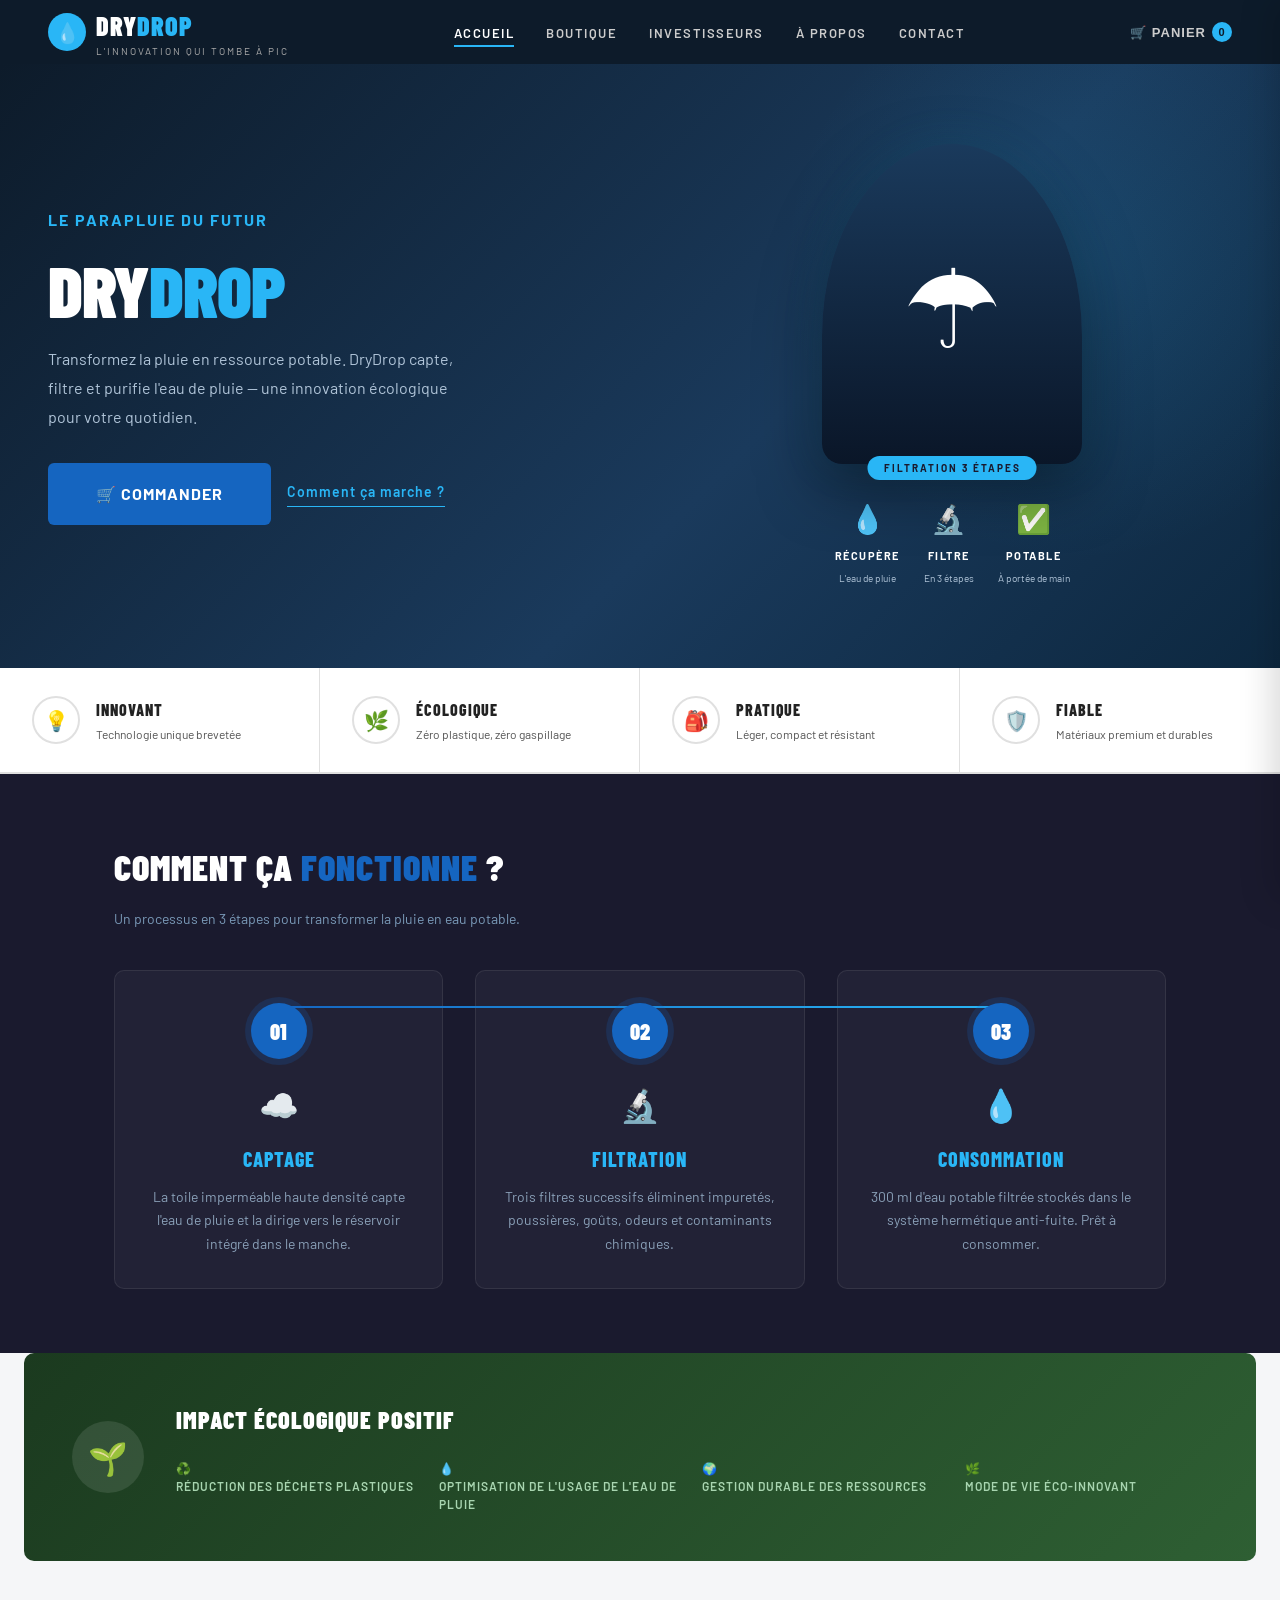
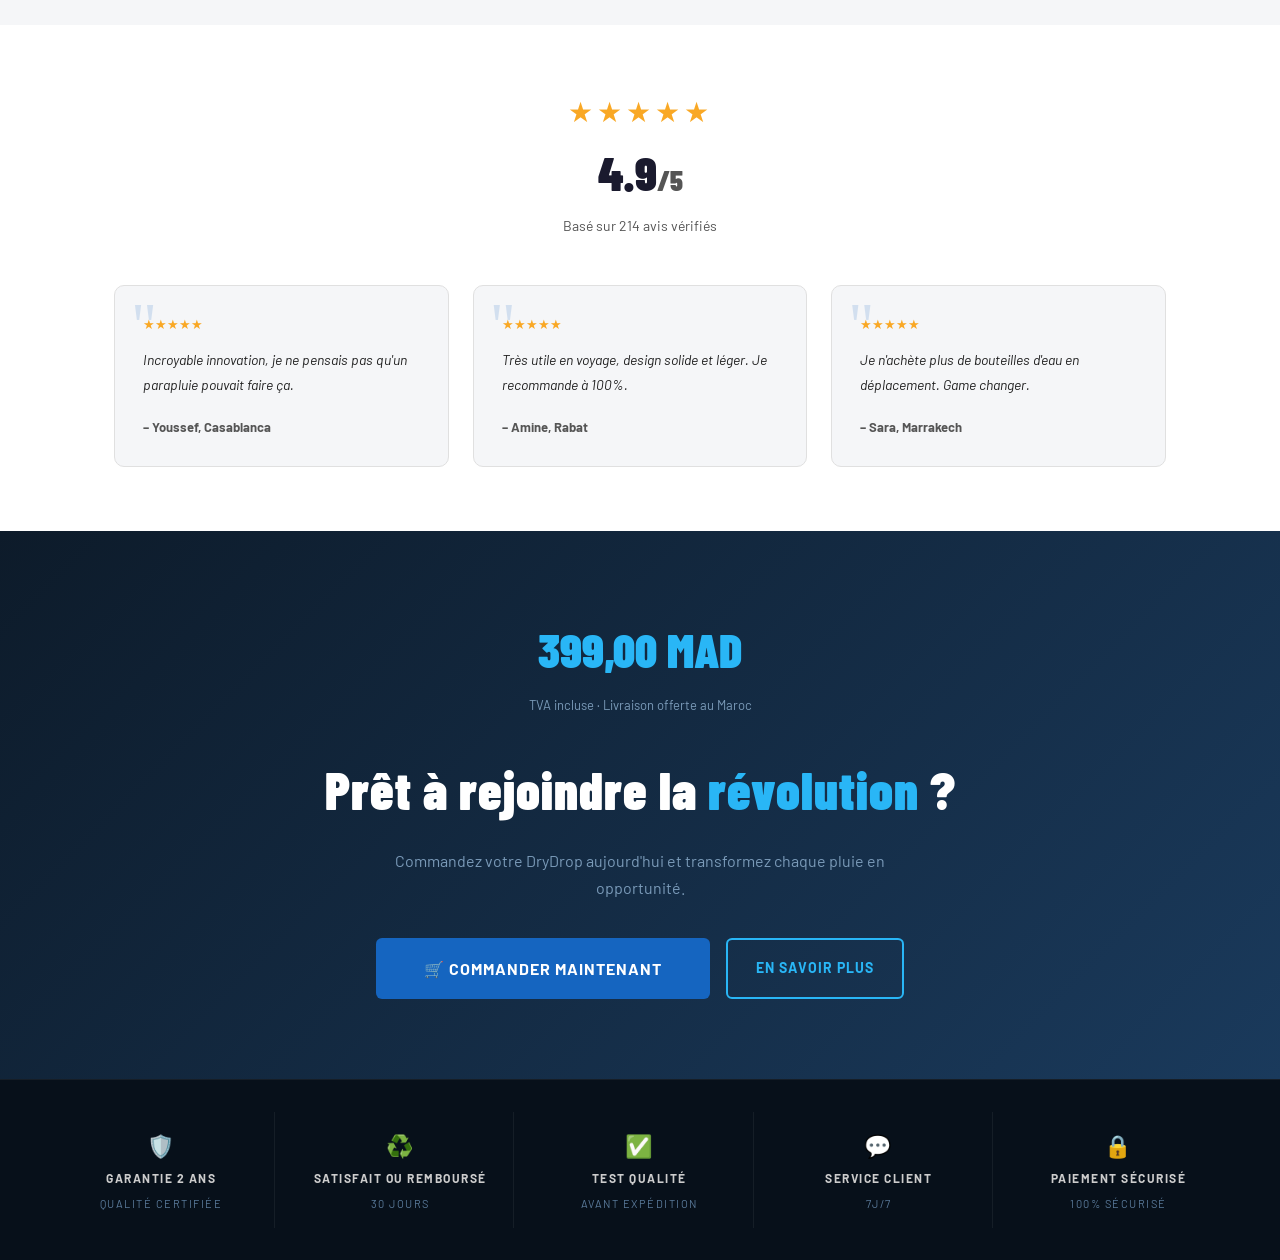
==== index.html @ ead41c9c "Add files via upload" ====
<!DOCTYPE html>
<html lang="fr">
<head>
<meta charset="UTF-8">
<meta name="viewport" content="width=device-width, initial-scale=1.0">
<title>DryDrop – Accueil</title>
<link href="https://fonts.googleapis.com/css2?family=Barlow+Condensed:wght@700;800;900&family=Barlow:wght@400;500;600;700&display=swap" rel="stylesheet">
<link rel="stylesheet" href="style.css">
<style>
  /* HERO */
  .hero { background: linear-gradient(135deg, #0d1b2a 0%, #1a3a5c 60%, #0d2840 100%); color: #fff; padding: 80px 48px; display: grid; grid-template-columns: 1fr 1fr; gap: 64px; align-items: center; min-height: 520px; position: relative; overflow: hidden; }
  .hero::before { content: ''; position: absolute; width: 600px; height: 600px; background: radial-gradient(circle, rgba(41,182,246,0.12) 0%, transparent 70%); top: -100px; right: -100px; border-radius: 50%; pointer-events: none; }
  .hero-text h1 { font-family: 'Barlow Condensed', sans-serif; font-size: 72px; font-weight: 900; line-height: 1; margin-bottom: 20px; letter-spacing: -1px; }
  .hero-text h1 span { color: var(--blue-accent); }
  .hero-text .tagline { font-size: 16px; font-weight: 700; letter-spacing: 2px; text-transform: uppercase; color: var(--blue-accent); margin-bottom: 20px; }
  .hero-text p { font-size: 16px; color: #b0c4d8; max-width: 420px; line-height: 1.8; margin-bottom: 32px; }
  .hero-cta { display: flex; gap: 16px; align-items: center; }
  .btn-secondary { color: var(--blue-accent); font-size: 14px; font-weight: 600; letter-spacing: 1px; text-decoration: none; border-bottom: 1px solid var(--blue-accent); padding-bottom: 2px; }
  .hero-visual { display: flex; flex-direction: column; align-items: center; gap: 32px; position: relative; z-index: 1; }
  .umbrella-wrap { width: 260px; height: 320px; background: linear-gradient(180deg, #1a3a5c 0%, #0a1628 100%); border-radius: 50% 50% 20px 20px / 60% 60% 20px 20px; display: flex; align-items: center; justify-content: center; box-shadow: 0 20px 60px rgba(0,0,0,0.5), 0 0 40px rgba(41,182,246,0.15); position: relative; }
  .umbrella-wrap .u-emoji { font-size: 110px; position: relative; z-index: 1; }
  .umbrella-label { position: absolute; bottom: -16px; left: 50%; transform: translateX(-50%); background: var(--blue-accent); color: var(--dark); font-size: 10px; font-weight: 700; letter-spacing: 2px; text-transform: uppercase; padding: 4px 16px; border-radius: 20px; white-space: nowrap; }
  .hero-badges { display: flex; gap: 24px; }
  .hero-badge { text-align: center; color: #b0c4d8; }
  .hero-badge .icon { font-size: 28px; display: block; margin-bottom: 6px; color: var(--blue-accent); }
  .hero-badge strong { display: block; font-size: 11px; text-transform: uppercase; letter-spacing: 1.5px; color: #fff; font-weight: 700; }
  .hero-badge span { font-size: 10px; }
  /* FEATURES STRIP */
  .features-strip { background: #fff; display: grid; grid-template-columns: repeat(4, 1fr); border-bottom: 2px solid var(--border); }
  .feature-item { display: flex; align-items: center; gap: 16px; padding: 28px 32px; border-right: 1px solid var(--border); }
  .feature-item:last-child { border-right: none; }
  .feature-icon { width: 48px; height: 48px; border: 2px solid var(--border); border-radius: 50%; display: flex; align-items: center; justify-content: center; font-size: 20px; flex-shrink: 0; }
  .feature-item h4 { font-family: 'Barlow Condensed', sans-serif; font-size: 16px; font-weight: 800; letter-spacing: 1px; text-transform: uppercase; margin-bottom: 2px; }
  .feature-item p { font-size: 12px; color: var(--text-muted); }
  /* HOW */
  .how-bg { background: var(--dark); color: #fff; }
  .how-bg .section-title { color: #fff; }
  .how-bg .section-sub { color: #7a9ab8; }
  .steps { display: grid; grid-template-columns: repeat(3,1fr); gap: 32px; position: relative; }
  .steps::before { content: ''; position: absolute; top: 36px; left: 15%; right: 15%; height: 2px; background: linear-gradient(90deg, var(--blue), var(--blue-accent)); }
  .step { background: rgba(255,255,255,0.04); border: 1px solid rgba(255,255,255,0.08); border-radius: var(--radius); padding: 32px 24px; text-align: center; }
  .step-num { width: 56px; height: 56px; background: var(--blue); color: #fff; border-radius: 50%; font-family: 'Barlow Condensed', sans-serif; font-size: 22px; font-weight: 900; display: flex; align-items: center; justify-content: center; margin: 0 auto 20px; position: relative; z-index: 1; box-shadow: 0 0 0 6px rgba(21,101,192,0.2); }
  .step-icon { font-size: 32px; margin-bottom: 12px; }
  .step h3 { font-family: 'Barlow Condensed', sans-serif; font-size: 20px; font-weight: 800; letter-spacing: 1px; text-transform: uppercase; margin-bottom: 10px; color: var(--blue-accent); }
  .step p { font-size: 14px; color: #8aa0b8; line-height: 1.7; }
  /* ECO */
  .eco-banner { background: linear-gradient(135deg, #1b3a1f, #2e5f33); color: #fff; padding: 48px; display: flex; align-items: center; gap: 32px; border-radius: var(--radius); margin: 0 24px 64px; }
  .eco-icon-wrap { width: 72px; height: 72px; background: rgba(255,255,255,0.1); border-radius: 50%; display: flex; align-items: center; justify-content: center; font-size: 32px; flex-shrink: 0; }
  .eco-content h2 { font-family: 'Barlow Condensed', sans-serif; font-size: 24px; font-weight: 900; letter-spacing: 1px; text-transform: uppercase; margin-bottom: 20px; }
  .eco-grid { display: grid; grid-template-columns: repeat(4,1fr); gap: 20px; }
  .eco-item { font-size: 12px; font-weight: 600; letter-spacing: 1px; text-transform: uppercase; color: #a8d5b0; line-height: 1.5; }
  /* TESTIMONIALS */
  .testimonials-bg { background: #fff; }
  .rating-header { text-align: center; margin-bottom: 48px; }
  .rating-header .stars { color: #f9a825; font-size: 28px; letter-spacing: 4px; }
  .rating-header .score { font-family: 'Barlow Condensed', sans-serif; font-size: 48px; font-weight: 900; color: var(--dark); }
  .rating-header .score span { color: var(--text-muted); font-size: 28px; }
  .rating-header p { color: var(--text-muted); font-size: 14px; margin-top: 4px; }
  .testimonials-grid { display: grid; grid-template-columns: repeat(3,1fr); gap: 24px; }
  .testimonial { background: var(--bg); border-radius: var(--radius); padding: 28px; border: 1px solid var(--border); position: relative; }
  .testimonial::before { content: '"'; font-size: 64px; color: var(--blue); opacity: 0.15; position: absolute; top: 8px; left: 16px; font-family: Georgia, serif; line-height: 1; }
  .testimonial p { font-size: 14px; color: var(--text); line-height: 1.8; margin-bottom: 16px; font-style: italic; position: relative; z-index: 1; }
  .testimonial cite { font-size: 13px; font-weight: 700; color: var(--text-muted); font-style: normal; }
  .t-stars { color: #f9a825; font-size: 13px; margin-bottom: 12px; }
  /* CTA */
  .cta-section { background: linear-gradient(135deg, #0d1b2a, #1a3a5c); color: #fff; text-align: center; padding: 80px 48px; }
  .cta-section h2 { font-family: 'Barlow Condensed', sans-serif; font-size: 52px; font-weight: 900; letter-spacing: 1px; margin-bottom: 16px; }
  .cta-section h2 span { color: var(--blue-accent); }
  .cta-section p { color: #7a9ab8; font-size: 16px; max-width: 500px; margin: 0 auto 36px; line-height: 1.7; }
  .cta-price { font-family: 'Barlow Condensed', sans-serif; font-size: 48px; font-weight: 900; color: var(--blue-accent); margin-bottom: 8px; }
  .cta-price-sub { font-size: 13px; color: #7a9ab8; margin-bottom: 32px; }
  .cta-actions { display: flex; gap: 16px; justify-content: center; flex-wrap: wrap; }
  .btn-large { padding: 18px 48px; font-size: 16px; }
</style>
</head>
<body>

<nav>
  <a class="logo" href="index.html">
    <div class="logo-icon">💧</div>
    <div><div class="logo-text">DRY<span>DROP</span></div><span class="logo-sub">L'innovation qui tombe à pic</span></div>
  </a>
  <ul>
    <li><a href="index.html" class="active">Accueil</a></li>
    <li><a href="boutique.html">Boutique</a></li>
    <li><a href="investisseurs.html">Investisseurs</a></li>
    <li><a href="apropos.html">À Propos</a></li>
    <li><a href="contact.html">Contact</a></li>
  </ul>
  <button class="cart-btn" onclick="openCart()">🛒 Panier <span class="cart-count" id="cart-count">0</span></button>
</nav>

<!-- HERO -->
<section class="hero">
  <div class="hero-text">
    <div class="tagline">Le parapluie du futur</div>
    <h1>DRY<span>DROP</span></h1>
    <p>Transformez la pluie en ressource potable. DryDrop capte, filtre et purifie l'eau de pluie — une innovation écologique pour votre quotidien.</p>
    <div class="hero-cta">
      <a href="boutique.html" class="btn-primary btn-large">🛒 Commander</a>
      <a href="#how" class="btn-secondary">Comment ça marche ?</a>
    </div>
  </div>
  <div class="hero-visual">
    <div class="umbrella-wrap">
      <span class="u-emoji">☂</span>
      <div class="umbrella-label">Filtration 3 étapes</div>
    </div>
    <div class="hero-badges">
      <div class="hero-badge"><span class="icon">💧</span><strong>Récupère</strong><span>L'eau de pluie</span></div>
      <div class="hero-badge"><span class="icon">🔬</span><strong>Filtre</strong><span>En 3 étapes</span></div>
      <div class="hero-badge"><span class="icon">✅</span><strong>Potable</strong><span>À portée de main</span></div>
    </div>
  </div>
</section>

<!-- FEATURES STRIP -->
<div class="features-strip">
  <div class="feature-item"><div class="feature-icon">💡</div><div><h4>Innovant</h4><p>Technologie unique brevetée</p></div></div>
  <div class="feature-item"><div class="feature-icon">🌿</div><div><h4>Écologique</h4><p>Zéro plastique, zéro gaspillage</p></div></div>
  <div class="feature-item"><div class="feature-icon">🎒</div><div><h4>Pratique</h4><p>Léger, compact et résistant</p></div></div>
  <div class="feature-item"><div class="feature-icon">🛡️</div><div><h4>Fiable</h4><p>Matériaux premium et durables</p></div></div>
</div>

<!-- HOW IT WORKS -->
<section class="how-bg" id="how">
  <div class="section">
    <div class="section-title">Comment ça <span>fonctionne</span> ?</div>
    <div class="section-sub">Un processus en 3 étapes pour transformer la pluie en eau potable.</div>
    <div class="steps">
      <div class="step"><div class="step-num">01</div><div class="step-icon">☁️</div><h3>Captage</h3><p>La toile imperméable haute densité capte l'eau de pluie et la dirige vers le réservoir intégré dans le manche.</p></div>
      <div class="step"><div class="step-num">02</div><div class="step-icon">🔬</div><h3>Filtration</h3><p>Trois filtres successifs éliminent impuretés, poussières, goûts, odeurs et contaminants chimiques.</p></div>
      <div class="step"><div class="step-num">03</div><div class="step-icon">💧</div><h3>Consommation</h3><p>300 ml d'eau potable filtrée stockés dans le système hermétique anti-fuite. Prêt à consommer.</p></div>
    </div>
  </div>
</section>

<!-- ECO BANNER -->
<div class="eco-banner">
  <div class="eco-icon-wrap">🌱</div>
  <div class="eco-content" style="flex:1;">
    <h2>Impact Écologique Positif</h2>
    <div class="eco-grid">
      <div class="eco-item">♻️<br>Réduction des déchets plastiques</div>
      <div class="eco-item">💧<br>Optimisation de l'usage de l'eau de pluie</div>
      <div class="eco-item">🌍<br>Gestion durable des ressources</div>
      <div class="eco-item">🌿<br>Mode de vie éco-innovant</div>
    </div>
  </div>
</div>

<!-- TESTIMONIALS -->
<section class="testimonials-bg">
  <div class="section">
    <div class="rating-header">
      <div class="stars">★★★★★</div>
      <div class="score">4.9<span>/5</span></div>
      <p>Basé sur 214 avis vérifiés</p>
    </div>
    <div class="testimonials-grid">
      <div class="testimonial"><div class="t-stars">★★★★★</div><p>Incroyable innovation, je ne pensais pas qu'un parapluie pouvait faire ça.</p><cite>– Youssef, Casablanca</cite></div>
      <div class="testimonial"><div class="t-stars">★★★★★</div><p>Très utile en voyage, design solide et léger. Je recommande à 100%.</p><cite>– Amine, Rabat</cite></div>
      <div class="testimonial"><div class="t-stars">★★★★★</div><p>Je n'achète plus de bouteilles d'eau en déplacement. Game changer.</p><cite>– Sara, Marrakech</cite></div>
    </div>
  </div>
</section>

<!-- CTA -->
<section class="cta-section">
  <div class="cta-price">399,00 MAD</div>
  <div class="cta-price-sub">TVA incluse · Livraison offerte au Maroc</div>
  <h2>Prêt à rejoindre la <span>révolution</span> ?</h2>
  <p>Commandez votre DryDrop aujourd'hui et transformez chaque pluie en opportunité.</p>
  <div class="cta-actions">
    <a href="boutique.html" class="btn-primary btn-large">🛒 Commander maintenant</a>
    <a href="apropos.html" class="btn-outline">En savoir plus</a>
  </div>
</section>

<!-- FOOTER -->
<footer>
  <div class="footer-item"><span class="footer-icon">🛡️</span><strong>Garantie 2 ans</strong><span>Qualité certifiée</span></div>
  <div class="footer-item"><span class="footer-icon">♻️</span><strong>Satisfait ou remboursé</strong><span>30 jours</span></div>
  <div class="footer-item"><span class="footer-icon">✅</span><strong>Test qualité</strong><span>Avant expédition</span></div>
  <div class="footer-item"><span class="footer-icon">💬</span><strong>Service client</strong><span>7j/7</span></div>
  <div class="footer-item"><span class="footer-icon">🔒</span><strong>Paiement sécurisé</strong><span>100% sécurisé</span></div>
</footer>

<div class="cart-overlay" id="cart-overlay" onclick="closeCart()"></div>
<div class="cart-sidebar" id="cart-sidebar">
  <div class="cart-header"><h2>🛒 Mon Panier</h2><button class="cart-close" onclick="closeCart()">✕</button></div>
  <div class="cart-body" id="cart-body"><div class="cart-empty"><span class="empty-icon">🛒</span>Votre panier est vide.</div></div>
  <div class="cart-footer" id="cart-footer" style="display:none;">
    <div class="cart-total"><span>Total</span><strong id="cart-total">0 MAD</strong></div>
    <button class="checkout-btn" onclick="checkout()">✅ Valider la commande</button>
    <button class="clear-btn" onclick="clearCart()">🗑️ Vider le panier</button>
  </div>
</div>
<div class="toast" id="toast"></div>
<script src="cart.js"></script>
</body>
</html>
---- style.css ----
*, *::before, *::after { box-sizing: border-box; margin: 0; padding: 0; }

:root {
  --blue: #1565C0;
  --blue-light: #1E88E5;
  --blue-accent: #29B6F6;
  --dark: #1a1a2e;
  --text: #222;
  --text-muted: #555;
  --border: #e0e0e0;
  --bg: #f5f6f8;
  --white: #fff;
  --green: #2e7d32;
  --radius: 10px;
}

body { font-family: 'Barlow', sans-serif; background: var(--bg); color: var(--text); font-size: 15px; line-height: 1.6; }

/* NAV */
nav { background: #0d1b2a; display: flex; align-items: center; justify-content: space-between; padding: 0 48px; height: 64px; position: sticky; top: 0; z-index: 100; }
.logo { display: flex; align-items: center; gap: 10px; text-decoration: none; }
.logo-text { font-family: 'Barlow Condensed', sans-serif; font-size: 26px; font-weight: 900; color: #fff; letter-spacing: 1px; }
.logo-text span { color: var(--blue-accent); }
.logo-sub { font-size: 10px; color: #aaa; letter-spacing: 2px; text-transform: uppercase; margin-top: -4px; display: block; }
.logo-icon { width: 38px; height: 38px; background: var(--blue-accent); border-radius: 50%; display: flex; align-items: center; justify-content: center; font-size: 20px; }
nav ul { list-style: none; display: flex; gap: 32px; }
nav ul a { color: #ccc; text-decoration: none; font-size: 13px; font-weight: 600; letter-spacing: 1.5px; text-transform: uppercase; transition: color .2s; padding-bottom: 4px; border-bottom: 2px solid transparent; }
nav ul a:hover, nav ul a.active { color: #fff; border-bottom-color: var(--blue-accent); }
.cart-btn { color: #ccc; font-size: 13px; font-weight: 600; letter-spacing: 1px; text-transform: uppercase; display: flex; align-items: center; gap: 6px; background: none; border: none; cursor: pointer; }
.cart-btn:hover { color: #fff; }
.cart-count { background: var(--blue-accent); color: #0d1b2a; font-size: 11px; font-weight: 900; width: 20px; height: 20px; border-radius: 50%; display: flex; align-items: center; justify-content: center; transition: transform .2s; }
.cart-count.bump { transform: scale(1.4); }

/* CART SIDEBAR */
.cart-overlay { position: fixed; inset: 0; background: rgba(0,0,0,0.5); z-index: 998; opacity: 0; pointer-events: none; transition: opacity .25s; }
.cart-overlay.open { opacity: 1; pointer-events: all; }
.cart-sidebar { position: fixed; top: 0; right: 0; width: 380px; height: 100%; background: #fff; z-index: 999; display: flex; flex-direction: column; transform: translateX(100%); transition: transform .3s cubic-bezier(.4,0,.2,1); box-shadow: -8px 0 32px rgba(0,0,0,0.15); }
.cart-sidebar.open { transform: translateX(0); }
.cart-header { background: #0d1b2a; color: #fff; padding: 20px 24px; display: flex; justify-content: space-between; align-items: center; flex-shrink: 0; }
.cart-header h2 { font-family: 'Barlow Condensed', sans-serif; font-size: 22px; font-weight: 900; letter-spacing: 1px; text-transform: uppercase; }
.cart-close { background: none; border: none; color: #aaa; font-size: 24px; cursor: pointer; line-height: 1; transition: color .15s; }
.cart-close:hover { color: #fff; }
.cart-body { flex: 1; overflow-y: auto; padding: 24px; }
.cart-empty { text-align: center; color: var(--text-muted); margin-top: 60px; font-size: 15px; }
.cart-empty .empty-icon { font-size: 48px; margin-bottom: 12px; display: block; }
.cart-item { display: flex; align-items: center; gap: 16px; padding: 16px 0; border-bottom: 1px solid var(--border); animation: slideIn .2s ease; }
@keyframes slideIn { from { opacity: 0; transform: translateY(-8px); } to { opacity: 1; transform: translateY(0); } }
.cart-item-icon { width: 56px; height: 56px; background: var(--bg); border-radius: 8px; display: flex; align-items: center; justify-content: center; font-size: 28px; flex-shrink: 0; border: 1px solid var(--border); }
.cart-item-info { flex: 1; }
.cart-item-info strong { display: block; font-size: 14px; font-weight: 700; color: var(--dark); margin-bottom: 4px; }
.cart-item-info .item-price { font-size: 13px; color: var(--blue); font-weight: 700; }
.cart-item-qty { display: flex; align-items: center; gap: 8px; margin-top: 8px; }
.qty-btn { width: 26px; height: 26px; border: 1px solid var(--border); border-radius: 4px; background: #fff; font-size: 16px; cursor: pointer; display: flex; align-items: center; justify-content: center; font-weight: 700; color: var(--dark); transition: background .15s; }
.qty-btn:hover { background: var(--bg); }
.qty-val { font-size: 14px; font-weight: 700; min-width: 20px; text-align: center; }
.cart-item-remove { background: none; border: none; color: #bbb; font-size: 18px; cursor: pointer; padding: 4px; transition: color .15s; }
.cart-item-remove:hover { color: #e53935; }
.cart-footer { padding: 20px 24px; border-top: 2px solid var(--border); flex-shrink: 0; background: var(--bg); }
.cart-total { display: flex; justify-content: space-between; align-items: center; margin-bottom: 16px; }
.cart-total span { font-size: 15px; color: var(--text-muted); font-weight: 600; }
.cart-total strong { font-family: 'Barlow Condensed', sans-serif; font-size: 26px; font-weight: 900; color: var(--blue); }
.checkout-btn { width: 100%; background: var(--blue); color: #fff; border: none; border-radius: 8px; padding: 16px; font-size: 15px; font-weight: 700; letter-spacing: 1px; text-transform: uppercase; cursor: pointer; transition: background .2s; margin-bottom: 10px; }
.checkout-btn:hover { background: var(--blue-light); }
.clear-btn { width: 100%; background: none; color: var(--text-muted); border: 1px solid var(--border); border-radius: 8px; padding: 10px; font-size: 13px; font-weight: 600; cursor: pointer; transition: background .15s; }
.clear-btn:hover { background: #fce4e4; color: #e53935; border-color: #e53935; }

/* TOAST */
.toast { position: fixed; bottom: 32px; left: 50%; transform: translateX(-50%) translateY(80px); background: #0d1b2a; color: #fff; padding: 14px 28px; border-radius: 40px; font-size: 14px; font-weight: 600; z-index: 1000; opacity: 0; transition: transform .3s ease, opacity .3s ease; white-space: nowrap; border-left: 4px solid var(--blue-accent); box-shadow: 0 8px 24px rgba(0,0,0,0.3); }
.toast.show { opacity: 1; transform: translateX(-50%) translateY(0); }

/* SHARED */
.section { max-width: 1100px; margin: 0 auto; padding: 64px 24px; }
.section-title { font-family: 'Barlow Condensed', sans-serif; font-size: 36px; font-weight: 900; letter-spacing: 1px; text-transform: uppercase; margin-bottom: 12px; color: var(--dark); }
.section-title span { color: var(--blue); }
.section-sub { font-size: 14px; color: var(--text-muted); margin-bottom: 40px; }
.btn-primary { background: var(--blue); color: #fff; padding: 14px 32px; border: none; border-radius: 6px; font-size: 15px; font-weight: 700; letter-spacing: 1px; text-transform: uppercase; cursor: pointer; transition: background .2s, transform .15s; text-decoration: none; display: inline-flex; align-items: center; gap: 8px; font-family: 'Barlow', sans-serif; }
.btn-primary:hover { background: var(--blue-light); transform: translateY(-1px); }
.btn-outline { border: 2px solid var(--blue-accent); color: var(--blue-accent); background: transparent; padding: 12px 28px; border-radius: 6px; font-size: 14px; font-weight: 700; letter-spacing: 1px; text-transform: uppercase; cursor: pointer; transition: background .2s, color .2s; text-decoration: none; display: inline-flex; align-items: center; gap: 8px; font-family: 'Barlow', sans-serif; }
.btn-outline:hover { background: var(--blue-accent); color: var(--dark); }

/* PAGE HEADER */
.page-header { background: linear-gradient(135deg, #0d1b2a, #1a3a5c); color: #fff; padding: 56px 48px; }
.page-header h1 { font-family: 'Barlow Condensed', sans-serif; font-size: 52px; font-weight: 900; letter-spacing: 1px; margin-bottom: 8px; }
.page-header h1 span { color: var(--blue-accent); }
.page-header p { color: #7a9ab8; font-size: 16px; }

/* FOOTER */
footer { background: #07101a; color: #5a7a9a; display: grid; grid-template-columns: repeat(5, 1fr); padding: 32px 48px; gap: 12px; align-items: center; text-align: center; font-size: 11px; text-transform: uppercase; letter-spacing: 1.5px; border-top: 1px solid rgba(255,255,255,0.06); }
.footer-item { display: flex; flex-direction: column; align-items: center; gap: 6px; padding: 16px 8px; border-right: 1px solid rgba(255,255,255,0.06); }
.footer-item:last-child { border-right: none; }
.footer-icon { font-size: 22px; color: #7a9ab8; }
.footer-item strong { display: block; color: #ccc; font-size: 12px; font-weight: 700; }
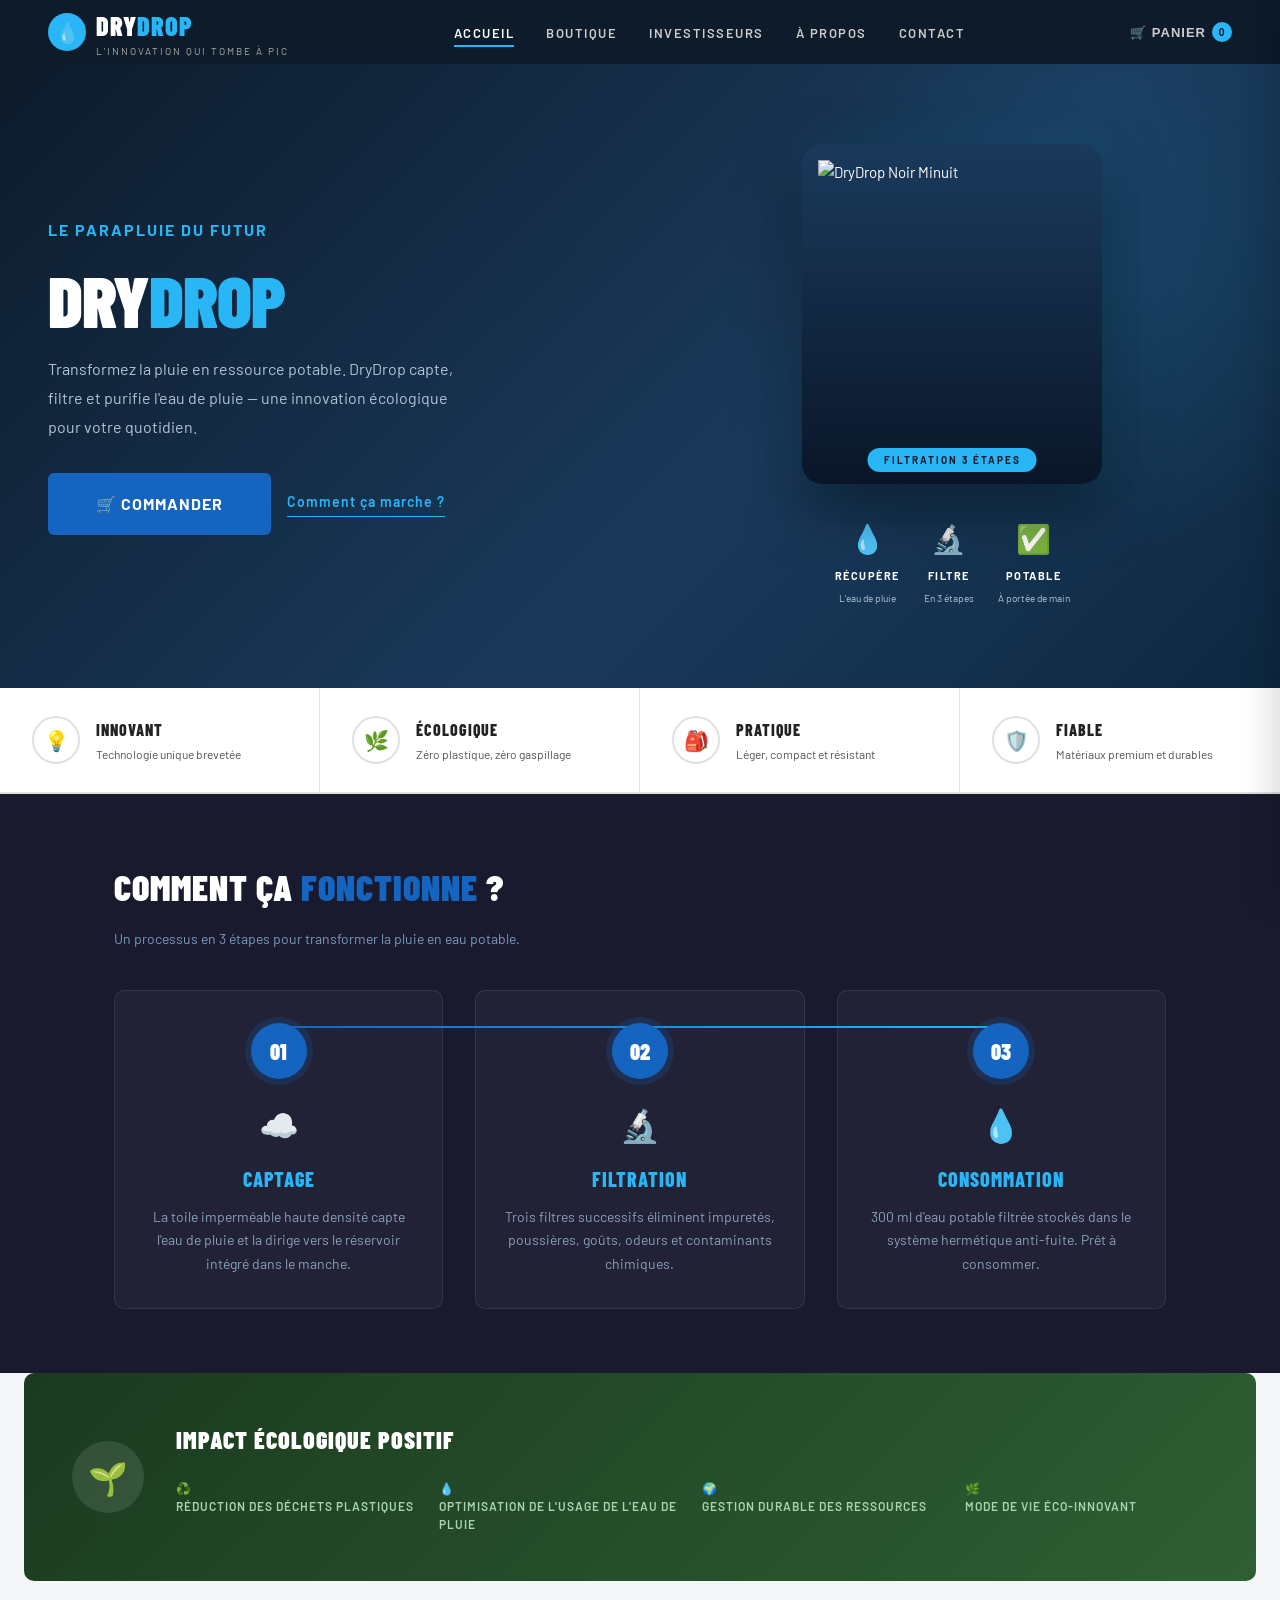
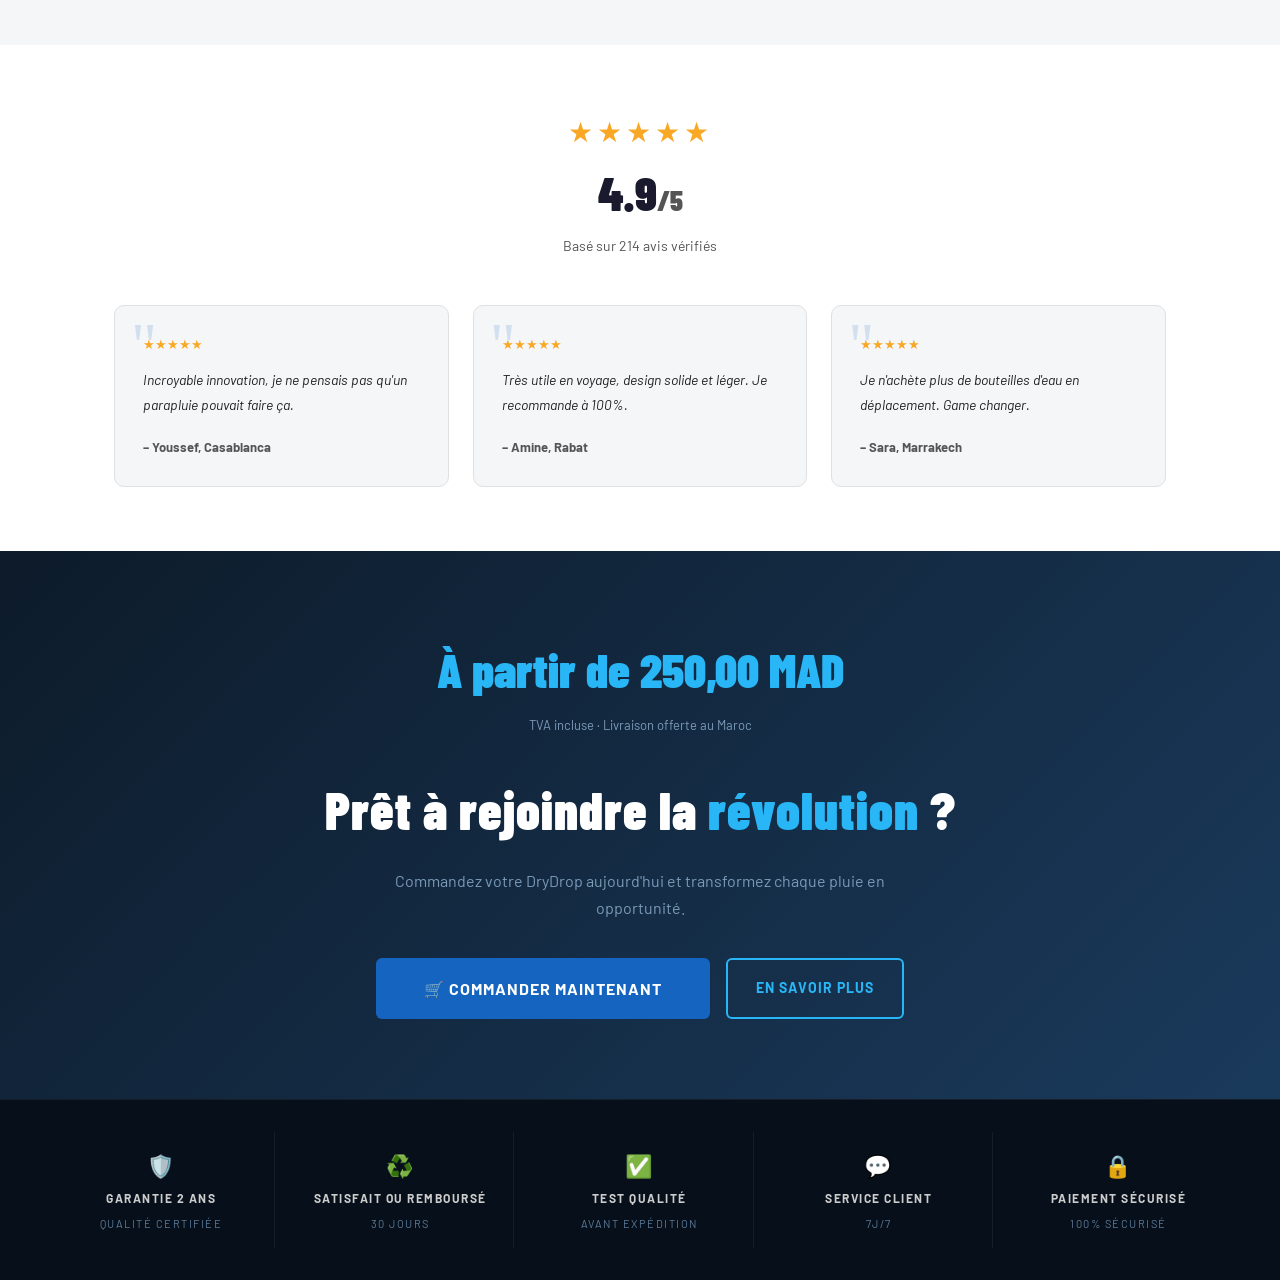
==== commit 8dae13f3: "Update umbrella design and pricing information" ====
--- a/index.html
+++ b/index.html
@@ -17,9 +17,9 @@
   .hero-cta { display: flex; gap: 16px; align-items: center; }
   .btn-secondary { color: var(--blue-accent); font-size: 14px; font-weight: 600; letter-spacing: 1px; text-decoration: none; border-bottom: 1px solid var(--blue-accent); padding-bottom: 2px; }
   .hero-visual { display: flex; flex-direction: column; align-items: center; gap: 32px; position: relative; z-index: 1; }
-  .umbrella-wrap { width: 260px; height: 320px; background: linear-gradient(180deg, #1a3a5c 0%, #0a1628 100%); border-radius: 50% 50% 20px 20px / 60% 60% 20px 20px; display: flex; align-items: center; justify-content: center; box-shadow: 0 20px 60px rgba(0,0,0,0.5), 0 0 40px rgba(41,182,246,0.15); position: relative; }
-  .umbrella-wrap .u-emoji { font-size: 110px; position: relative; z-index: 1; }
-  .umbrella-label { position: absolute; bottom: -16px; left: 50%; transform: translateX(-50%); background: var(--blue-accent); color: var(--dark); font-size: 10px; font-weight: 700; letter-spacing: 2px; text-transform: uppercase; padding: 4px 16px; border-radius: 20px; white-space: nowrap; }
+  .umbrella-wrap { width: 300px; height: 340px; background: linear-gradient(180deg, #1a3a5c 0%, #0a1628 100%); border-radius: 20px; display: flex; align-items: center; justify-content: center; box-shadow: 0 20px 60px rgba(0,0,0,0.5), 0 0 40px rgba(41,182,246,0.15); position: relative; overflow: hidden; }
+  .umbrella-wrap img { width: 100%; height: 100%; object-fit: contain; padding: 16px; position: relative; z-index: 1; }
+  .umbrella-label { position: absolute; bottom: 12px; left: 50%; transform: translateX(-50%); background: var(--blue-accent); color: var(--dark); font-size: 10px; font-weight: 700; letter-spacing: 2px; text-transform: uppercase; padding: 4px 16px; border-radius: 20px; white-space: nowrap; z-index: 2; }
   .hero-badges { display: flex; gap: 24px; }
   .hero-badge { text-align: center; color: #b0c4d8; }
   .hero-badge .icon { font-size: 28px; display: block; margin-bottom: 6px; color: var(--blue-accent); }
@@ -103,7 +103,7 @@
   </div>
   <div class="hero-visual">
     <div class="umbrella-wrap">
-      <span class="u-emoji">☂</span>
+      <img src="parapluie_noir.jpeg" alt="DryDrop Noir Minuit">
       <div class="umbrella-label">Filtration 3 étapes</div>
     </div>
     <div class="hero-badges">
@@ -167,7 +167,7 @@
 
 <!-- CTA -->
 <section class="cta-section">
-  <div class="cta-price">399,00 MAD</div>
+  <div class="cta-price">À partir de 250,00 MAD</div>
   <div class="cta-price-sub">TVA incluse · Livraison offerte au Maroc</div>
   <h2>Prêt à rejoindre la <span>révolution</span> ?</h2>
   <p>Commandez votre DryDrop aujourd'hui et transformez chaque pluie en opportunité.</p>
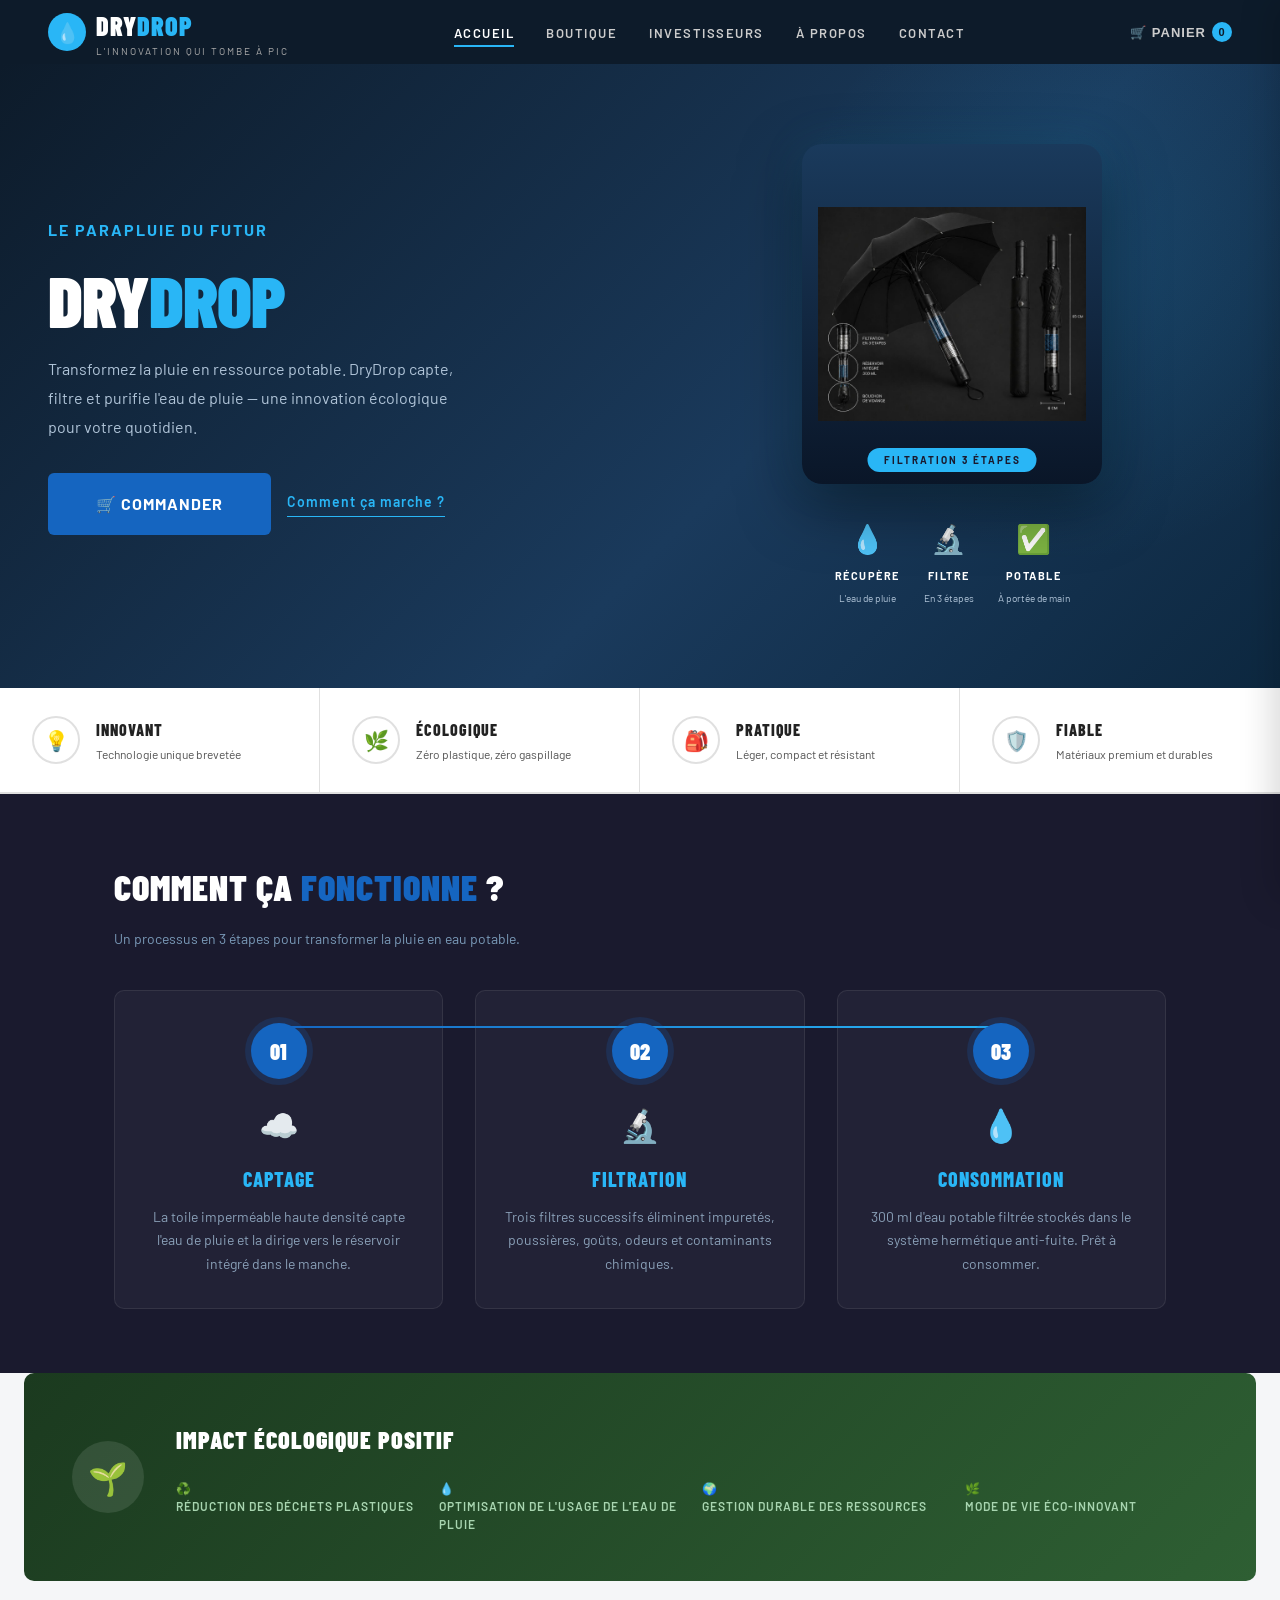
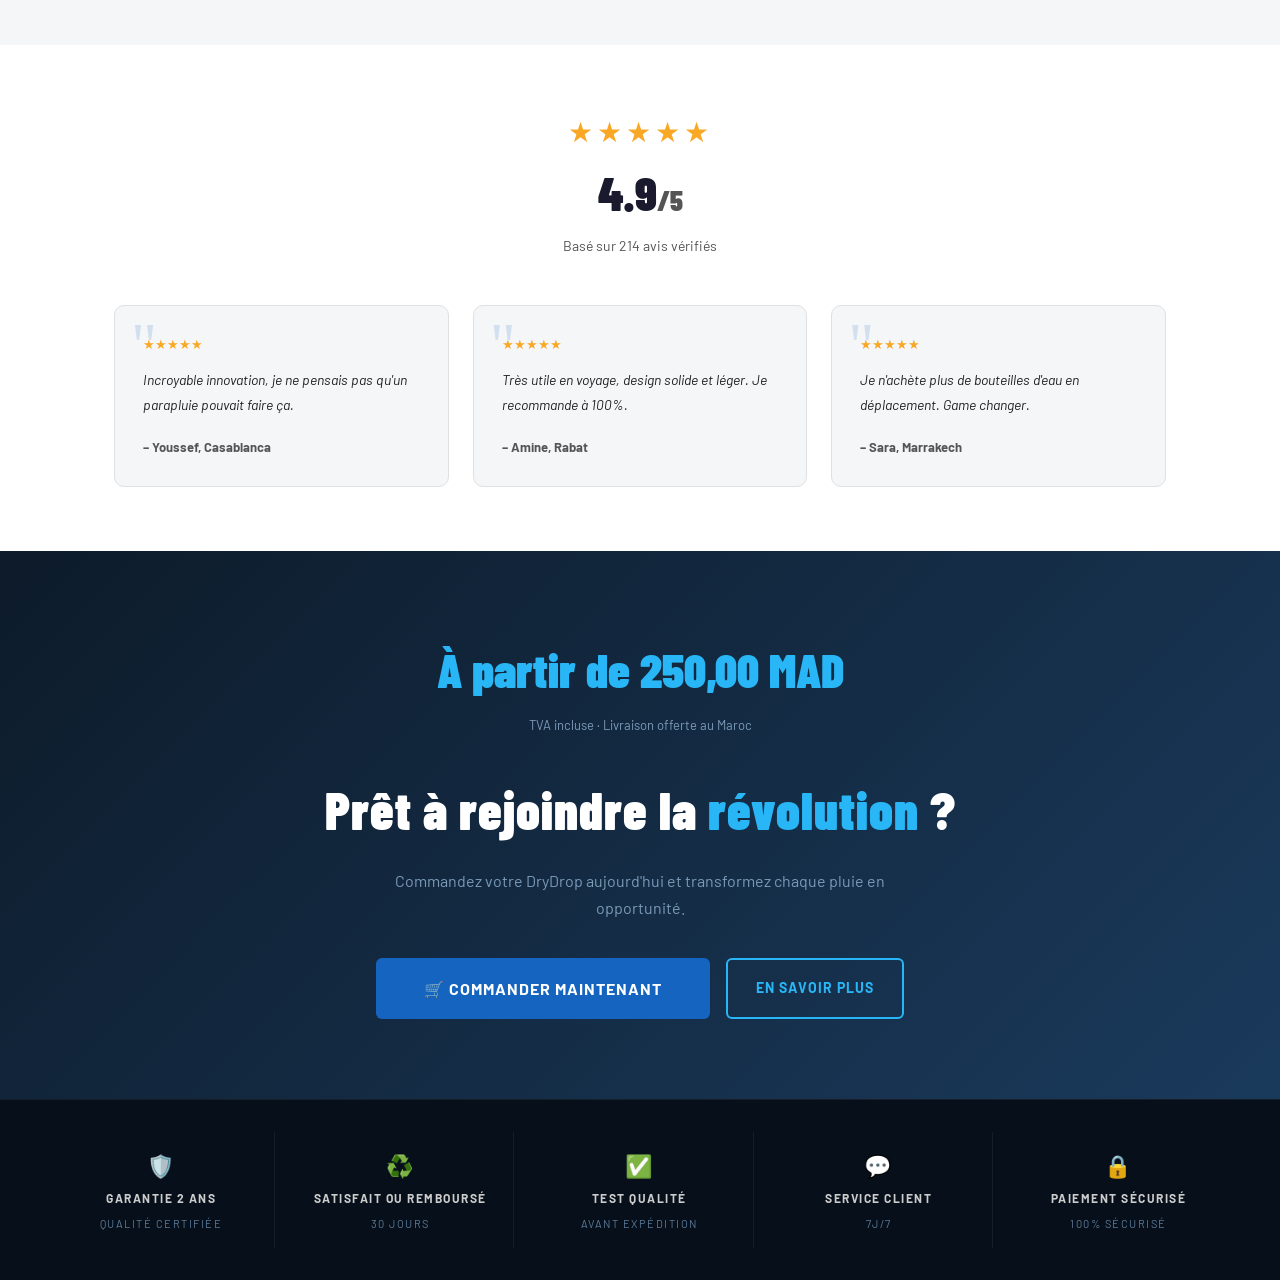
==== commit 5fd1c9f4: "Add files via upload" ====
--- a/index.html
+++ b/index.html
@@ -87,8 +87,24 @@
     <li><a href="apropos.html">À Propos</a></li>
     <li><a href="contact.html">Contact</a></li>
   </ul>
+  <button class="hamburger" id="hamburger" onclick="toggleMenu()" aria-label="Menu">
+    <span></span><span></span><span></span>
+  </button>
   <button class="cart-btn" onclick="openCart()">🛒 Panier <span class="cart-count" id="cart-count">0</span></button>
 </nav>
+<div class="mobile-menu" id="mobile-menu">
+  <a href="index.html" class="active">Accueil</a>
+  <a href="boutique.html">Boutique</a>
+  <a href="investisseurs.html">Investisseurs</a>
+  <a href="apropos.html">À Propos</a>
+  <a href="contact.html">Contact</a>
+</div>
+<script>
+function toggleMenu() {
+  document.getElementById('mobile-menu').classList.toggle('open');
+  document.getElementById('hamburger').classList.toggle('open');
+}
+</script>
 
 <!-- HERO -->
 <section class="hero">
--- a/style.css
+++ b/style.css
@@ -90,3 +90,113 @@
 .footer-item:last-child { border-right: none; }
 .footer-icon { font-size: 22px; color: #7a9ab8; }
 .footer-item strong { display: block; color: #ccc; font-size: 12px; font-weight: 700; }
+
+/* HAMBURGER — hidden on desktop */
+.hamburger { display: none; flex-direction: column; gap: 5px; cursor: pointer; padding: 8px; background: none; border: none; order: 2; }
+.hamburger span { display: block; width: 22px; height: 2px; background: #ccc; border-radius: 2px; transition: all .3s; }
+.hamburger.open span:nth-child(1) { transform: translateY(7px) rotate(45deg); }
+.hamburger.open span:nth-child(2) { opacity: 0; }
+.hamburger.open span:nth-child(3) { transform: translateY(-7px) rotate(-45deg); }
+.mobile-menu { display: none; position: fixed; top: 56px; left: 0; right: 0; background: #0d1b2a; z-index: 99; padding: 8px 0; border-bottom: 2px solid rgba(41,182,246,0.3); flex-direction: column; box-shadow: 0 8px 24px rgba(0,0,0,0.3); }
+.mobile-menu.open { display: flex; }
+.mobile-menu a { color: #ccc; text-decoration: none; font-size: 14px; font-weight: 600; letter-spacing: 1.5px; text-transform: uppercase; padding: 14px 24px; border-bottom: 1px solid rgba(255,255,255,0.06); display: block; transition: background .2s, color .2s; }
+.mobile-menu a:last-child { border-bottom: none; }
+.mobile-menu a:hover, .mobile-menu a.active { color: #fff; background: rgba(41,182,246,0.08); border-left: 3px solid var(--blue-accent); padding-left: 21px; }
+
+/* =====================
+   MOBILE RESPONSIVE
+   ===================== */
+@media (max-width: 768px) {
+  .hamburger { display: flex; }
+
+  /* CART SIDEBAR */
+  .cart-sidebar { width: 100%; }
+
+  /* TOAST */
+  .toast { font-size: 12px; padding: 12px 20px; bottom: 20px; white-space: normal; text-align: center; max-width: 90vw; }
+
+  /* PAGE HEADER */
+  .page-header { padding: 32px 20px; }
+  .page-header h1 { font-size: 36px; }
+  .page-header p { font-size: 14px; }
+
+  /* SECTION */
+  .section { padding: 40px 16px; }
+  .section-title { font-size: 28px; }
+
+  /* FOOTER */
+  footer { grid-template-columns: repeat(2, 1fr); padding: 24px 16px; gap: 0; }
+  .footer-item { border-right: none; border-bottom: 1px solid rgba(255,255,255,0.06); padding: 12px 8px; }
+  .footer-item:nth-child(odd) { border-right: 1px solid rgba(255,255,255,0.06); }
+  .footer-item:last-child { grid-column: span 2; border-bottom: none; }
+
+  /* ---- INDEX.HTML ---- */
+
+  /* Hero */
+  .hero { grid-template-columns: 1fr; padding: 40px 20px 32px; gap: 36px; min-height: auto; text-align: center; }
+  .hero-text h1 { font-size: 52px; }
+  .hero-text p { font-size: 14px; max-width: 100%; margin-left: auto; margin-right: auto; }
+  .hero-cta { justify-content: center; flex-wrap: wrap; gap: 12px; }
+  .hero-visual { align-items: center; }
+  .umbrella-wrap { width: 220px; height: 260px; }
+  .hero-badges { gap: 16px; }
+  .hero-badge .icon { font-size: 22px; }
+
+  /* Features strip */
+  .features-strip { grid-template-columns: 1fr 1fr; }
+  .feature-item { padding: 16px; gap: 10px; border-right: none; border-bottom: 1px solid var(--border); }
+  .feature-item:nth-child(odd) { border-right: 1px solid var(--border); }
+
+  /* How it works */
+  .steps { grid-template-columns: 1fr; gap: 20px; }
+  .steps::before { display: none; }
+
+  /* Eco banner */
+  .eco-banner { flex-direction: column; padding: 28px 20px; margin: 0 16px 40px; gap: 20px; border-radius: var(--radius); text-align: center; }
+  .eco-grid { grid-template-columns: 1fr 1fr; gap: 14px; }
+
+  /* Testimonials */
+  .testimonials-grid { grid-template-columns: 1fr; gap: 16px; }
+  .rating-header .score { font-size: 36px; }
+
+  /* CTA section */
+  .cta-section { padding: 48px 20px; }
+  .cta-section h2 { font-size: 36px; }
+  .cta-price { font-size: 36px; }
+  .cta-actions { flex-direction: column; align-items: center; }
+  .btn-large { padding: 16px 32px; font-size: 15px; width: 100%; justify-content: center; }
+
+  /* ---- BOUTIQUE.HTML ---- */
+  .product-layout { grid-template-columns: 1fr; gap: 32px; }
+  .product-visual { position: static; }
+  .product-img-wrap { height: 300px; }
+  .product-name { font-size: 40px; }
+  .product-price { font-size: 34px; }
+  .specs-grid { grid-template-columns: 1fr; gap: 16px; }
+  .add-btn { padding: 16px; font-size: 15px; }
+
+  /* ---- CONTACT.HTML ---- */
+  .contact-layout { grid-template-columns: 1fr; gap: 32px; }
+  .form-grid { grid-template-columns: 1fr; gap: 0; }
+  .form-card { padding: 24px 16px; }
+
+  /* ---- INVESTISSEURS.HTML ---- */
+  .kpi-grid { grid-template-columns: 1fr 1fr; gap: 12px; }
+  .kpi-val { font-size: 30px; }
+  .mkt-grid { grid-template-columns: 1fr 1fr; gap: 12px; }
+  .prod-grid { grid-template-columns: 1fr 1fr; gap: 12px; }
+  .two-col { grid-template-columns: 1fr; }
+  .comments-grid { grid-template-columns: 1fr; }
+  table { font-size: 12px; }
+  thead th, tbody td, tfoot td { padding: 10px 8px; }
+
+  /* ---- APROPOS.HTML ---- */
+  .about-grid { grid-template-columns: 1fr; gap: 32px; }
+  .about-visual { height: 220px; font-size: 80px; }
+  .about-text h2 { font-size: 30px; }
+  .values-grid { grid-template-columns: 1fr; gap: 16px; }
+  .team-grid { grid-template-columns: 1fr; gap: 16px; }
+  .mission-banner { padding: 32px 20px; }
+  .mission-banner h2 { font-size: 26px; }
+
+}
